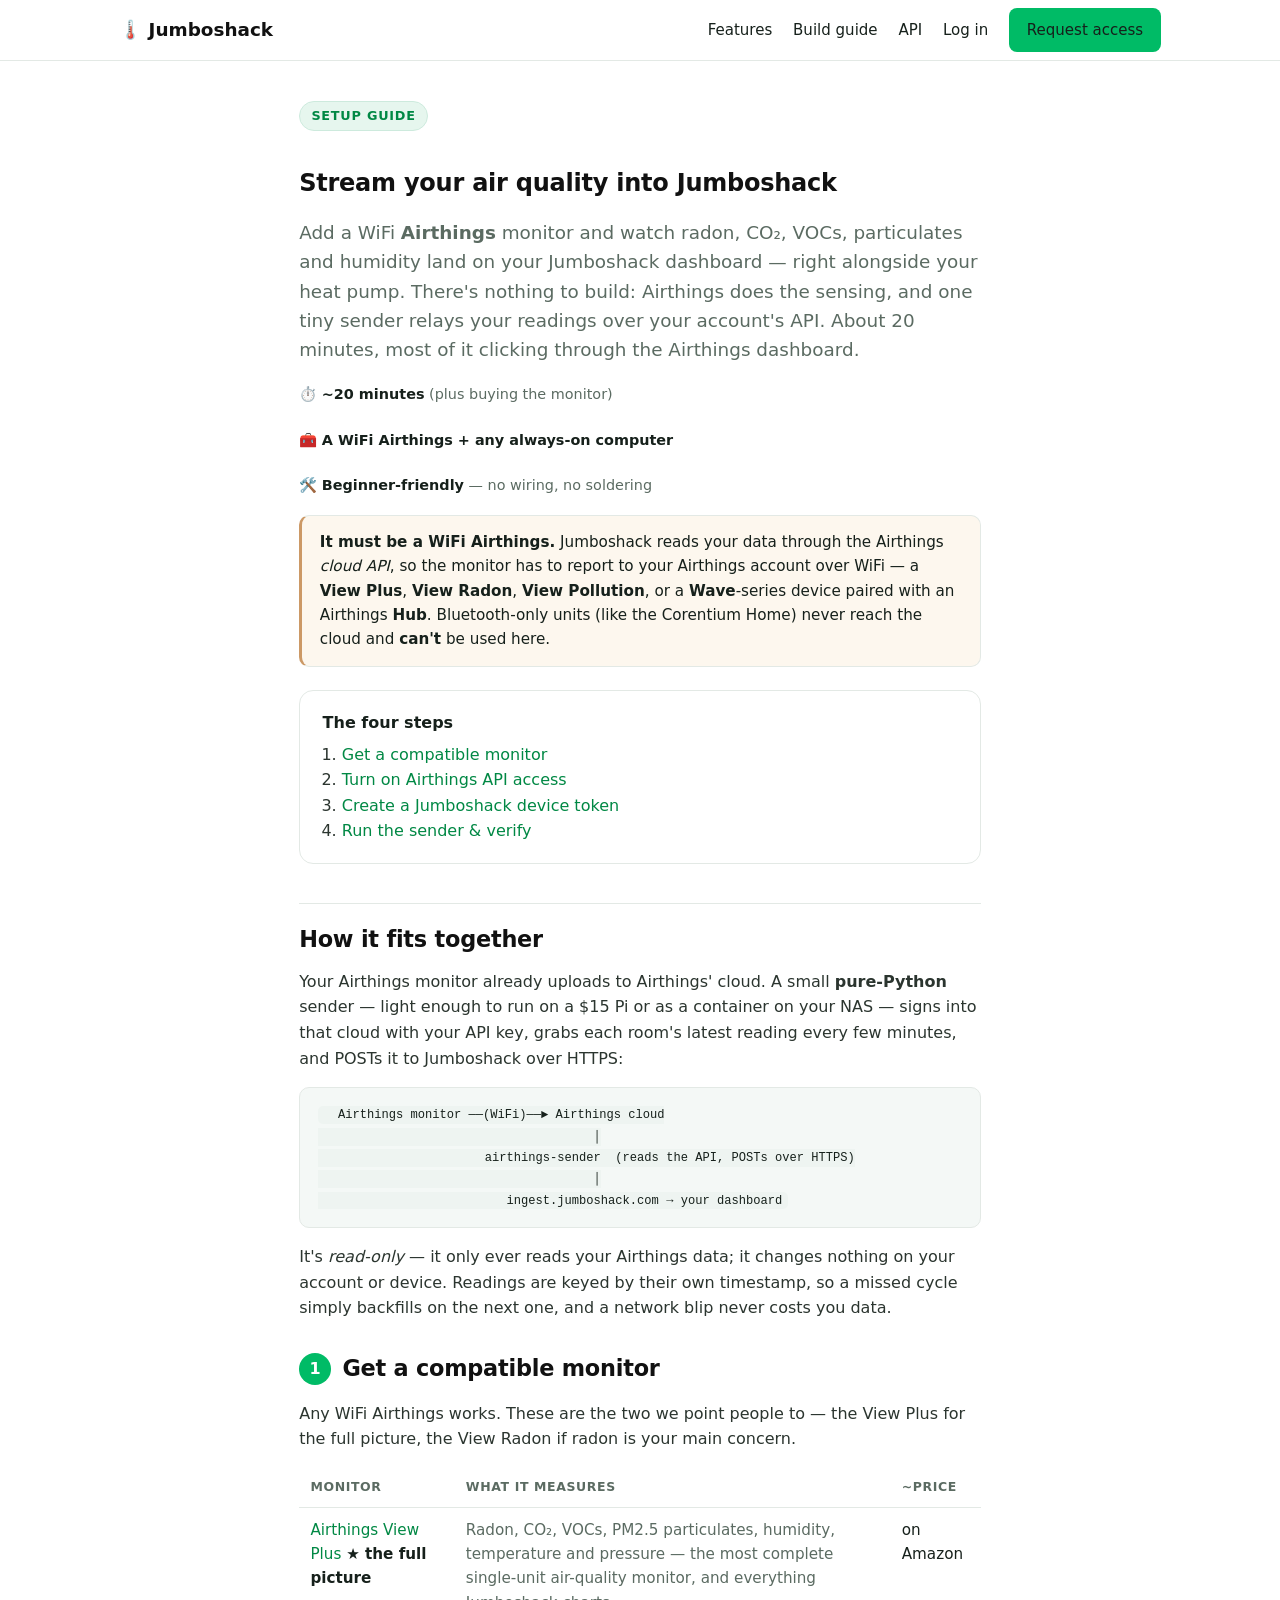
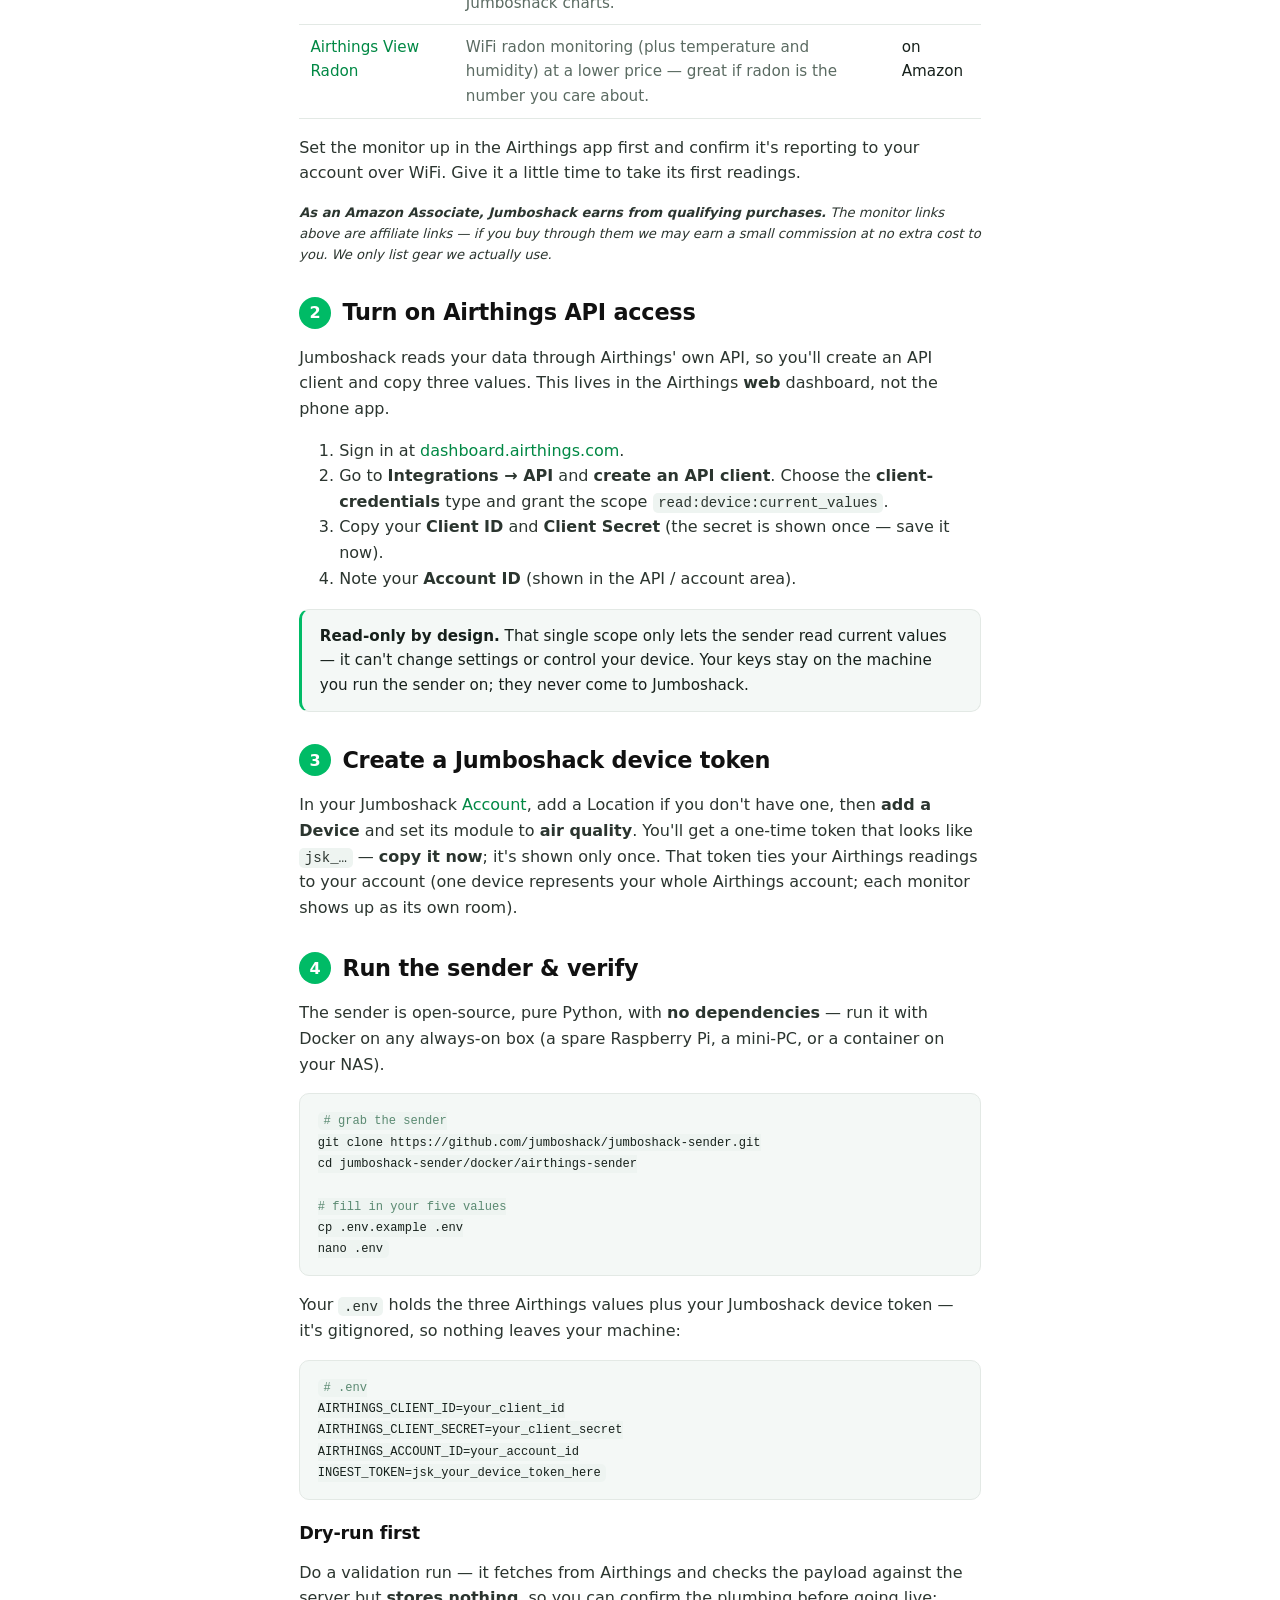
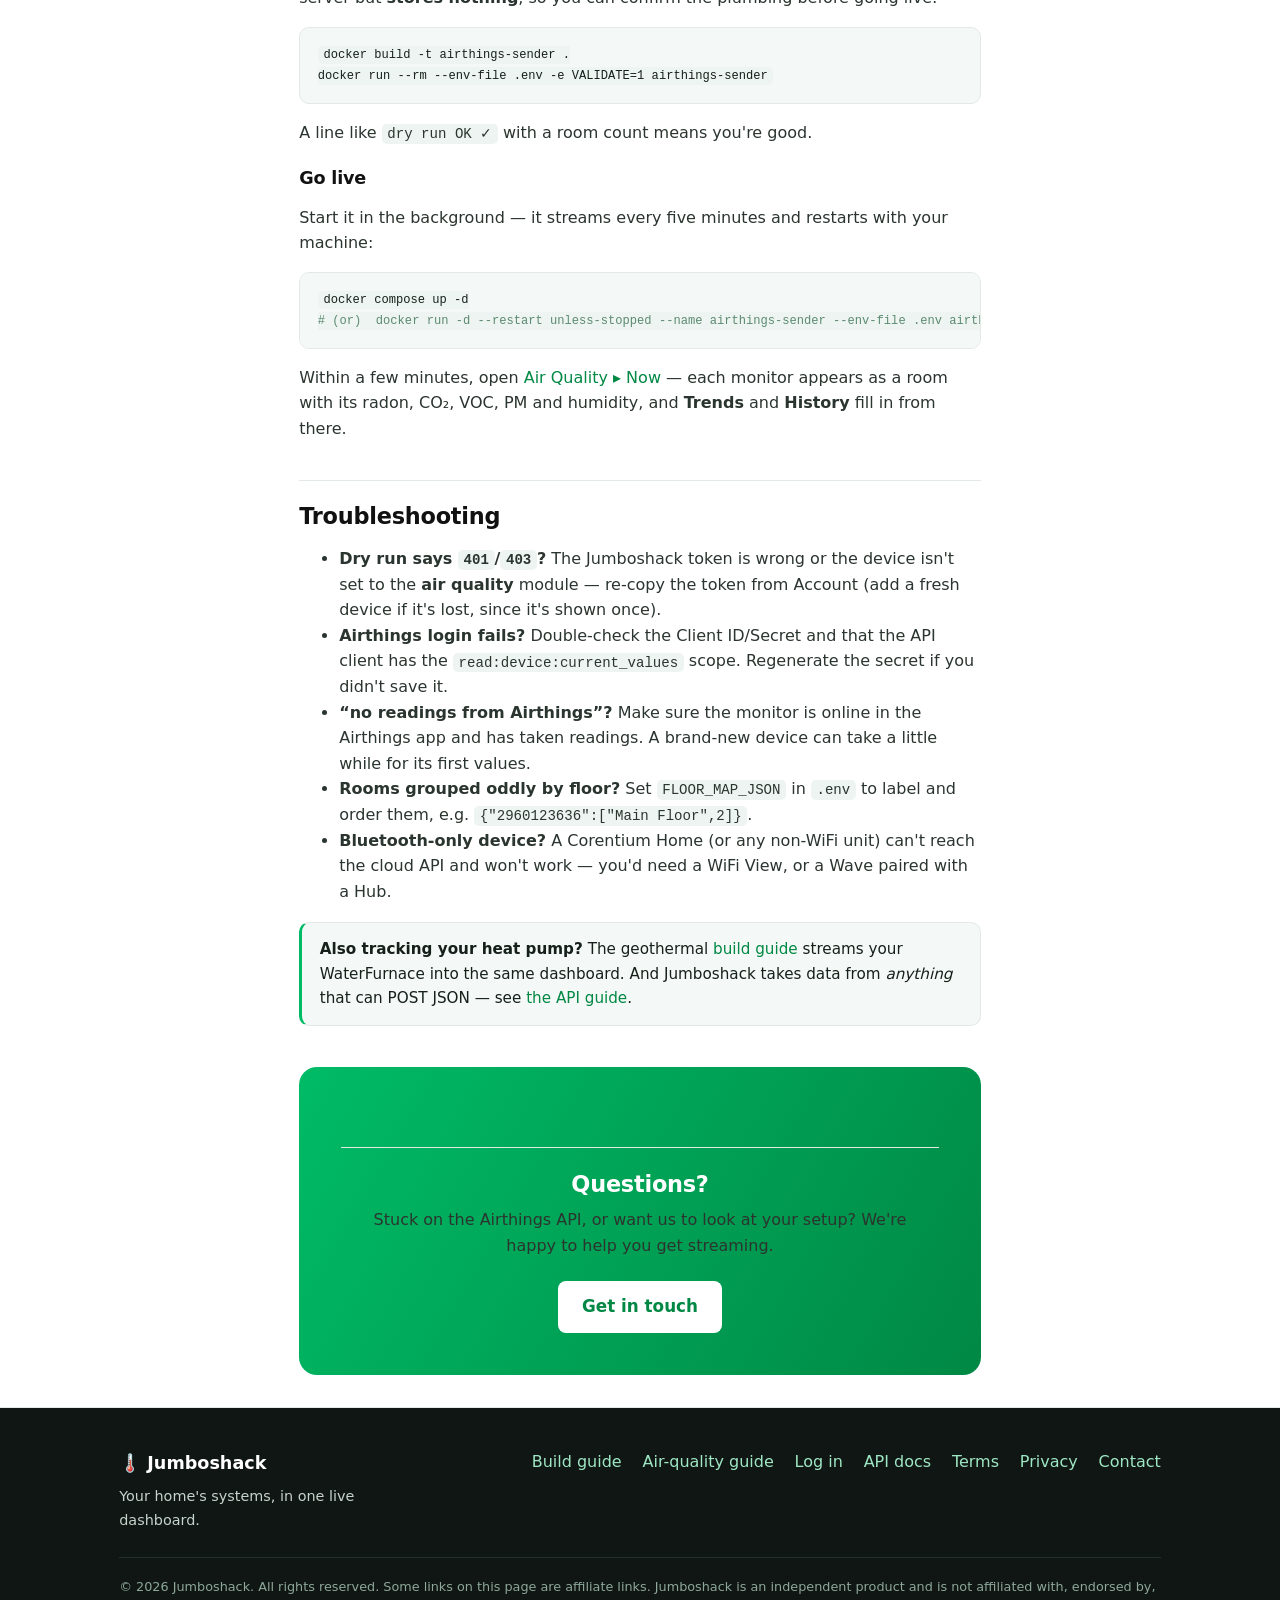
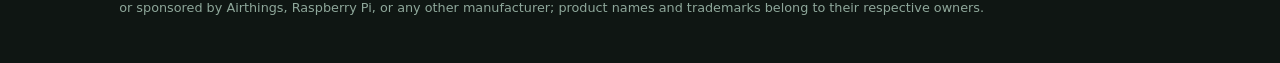
==== air-build.html @ e4fc734a "Add air-quality setup guide (Airthings) + link from build guide New air-build.html mirrors the geoth" ====
<!doctype html>
<html lang="en">
<head>
<meta charset="utf-8">
<meta name="viewport" content="width=device-width,initial-scale=1">
<meta name="color-scheme" content="light">
<title>Stream your air quality into Jumboshack — Airthings setup guide</title>
<meta name="description" content="Add a WiFi Airthings monitor and stream radon, CO₂, VOCs, PM and humidity into your Jumboshack dashboard. No hardware to build — API access plus one small container, in about 20 minutes.">
<meta property="og:title" content="Stream your air quality into Jumboshack">
<meta property="og:description" content="Add a WiFi Airthings monitor and stream radon, CO₂, VOCs, PM and humidity into Jumboshack. API access + one container, ~20 minutes.">
<meta property="og:type" content="article">
<link rel="icon" href="data:image/svg+xml,<svg xmlns='http://www.w3.org/2000/svg' viewBox='0 0 100 100'><text y='.9em' font-size='90'>🌡️</text></svg>">
<link rel="stylesheet" href="style.css">
<style>
/* build-guide-specific styles (shared with build.html) */
.guide{max-width:var(--readw);margin:0 auto;padding:2.5rem 1.2rem 1rem}
.guide h2{font-size:1.4rem;margin:2.4rem 0 .6rem;padding-top:1.4rem;border-top:1px solid var(--border)}
.guide h3{font-size:1.1rem;margin:1.4rem 0 .4rem}
.guide p,.guide li{color:#2b352f}
.guide .lead{font-size:1.15rem;color:var(--muted)}
.meta{display:flex;gap:1.4rem;flex-wrap:wrap;color:var(--muted);font-size:.9rem;margin:.6rem 0 0}
.meta b{color:var(--ink)}
.callout{background:var(--soft);border:1px solid var(--border);border-left:3px solid var(--green);border-radius:10px;padding:.9rem 1.1rem;margin:1.1rem 0;font-size:.95rem}
.callout.warn{border-left-color:#c96;background:#fdf7ee}
.parts{width:100%;border-collapse:collapse;margin:1rem 0;font-size:.95rem}
.parts th,.parts td{text-align:left;padding:.6rem .7rem;border-bottom:1px solid var(--border);vertical-align:top}
.parts th{font-size:.78rem;text-transform:uppercase;letter-spacing:.05em;color:var(--muted)}
.parts td.why{color:var(--muted)}
pre{background:var(--soft);color:var(--ink);border:1px solid var(--border);border-radius:10px;padding:1rem 1.1rem;overflow-x:auto;font-family:var(--mono);font-size:.86rem;line-height:1.55}
pre .c{color:#5b8a72}
.guide code{font-family:var(--mono);background:#eef4f1;padding:.12rem .35rem;border-radius:5px;font-size:.88em}
pre code{background:none;padding:0;color:inherit;font-size:1em}
.step-h{display:flex;align-items:center;gap:.7rem;margin:2rem 0 .3rem}
.step-n{flex:0 0 auto;width:2rem;height:2rem;border-radius:50%;background:var(--green);color:#fff;font-weight:700;display:inline-flex;align-items:center;justify-content:center}
.step-h h2{margin:0;padding:0;border:0}
.tocard{background:#fff;border:1px solid var(--border);border-radius:14px;padding:1.2rem 1.4rem;margin:1.4rem 0}
.tocard ol{margin:.4rem 0 0;padding-left:1.2rem}
.disclose{font-size:.82rem;color:var(--muted);font-style:italic;margin:.3rem 0 0}
.buildmine{background:linear-gradient(180deg,#eefaf3,#e2f5e9);border:1px solid var(--green);border-left:4px solid var(--green);border-radius:14px;padding:1.1rem 1.3rem;margin:1.5rem 0}
.buildmine h3{margin:.1rem 0 .5rem;font-size:1.15rem;border:0;padding:0}
.buildmine ul{margin:.5rem 0;padding-left:1.2rem}
.buildmine .btn{margin-top:.6rem}
</style>
</head>
<body>

<header class="nav">
  <div class="wrap">
    <a class="brand" href="index.html">🌡️ Jumboshack</a>
    <nav>
      <a href="index.html#features" class="hide-sm">Features</a>
      <a href="build.html" class="hide-sm">Build guide</a>
      <a href="https://app.jumboshack.com/ingest-docs" class="hide-sm">API</a>
      <a href="https://app.jumboshack.com/login">Log in</a>
      <a class="btn" href="mailto:hello@jumboshack.com?subject=Jumboshack%20access%20request">Request access</a>
    </nav>
  </div>
</header>

<article class="guide">

  <span class="eyebrow">Setup guide</span>
  <h1>Stream your air quality into Jumboshack</h1>
  <p class="lead">Add a WiFi <b>Airthings</b> monitor and watch radon, CO₂, VOCs, particulates and humidity
  land on your Jumboshack dashboard — right alongside your heat pump. There's nothing to build: Airthings
  does the sensing, and one tiny sender relays your readings over your account's API. About 20 minutes,
  most of it clicking through the Airthings dashboard.</p>
  <div class="meta">
    <span>⏱️ <b>~20 minutes</b> (plus buying the monitor)</span>
    <span>🧰 <b>A WiFi Airthings + any always-on computer</b></span>
    <span>🛠️ <b>Beginner-friendly</b> — no wiring, no soldering</span>
  </div>

  <div class="callout warn">
    <b>It must be a WiFi Airthings.</b> Jumboshack reads your data through the Airthings <em>cloud API</em>,
    so the monitor has to report to your Airthings account over WiFi — a <b>View Plus</b>, <b>View Radon</b>,
    <b>View Pollution</b>, or a <b>Wave</b>-series device paired with an Airthings <b>Hub</b>. Bluetooth-only
    units (like the Corentium Home) never reach the cloud and <b>can't</b> be used here.
  </div>

  <div class="tocard">
    <b>The four steps</b>
    <ol>
      <li><a href="#buy">Get a compatible monitor</a></li>
      <li><a href="#api">Turn on Airthings API access</a></li>
      <li><a href="#device">Create a Jumboshack device token</a></li>
      <li><a href="#run">Run the sender &amp; verify</a></li>
    </ol>
  </div>

  <h2>How it fits together</h2>
  <p>Your Airthings monitor already uploads to Airthings' cloud. A small <b>pure-Python</b> sender — light
  enough to run on a $15 Pi or as a container on your NAS — signs into that cloud with your API key, grabs
  each room's latest reading every few minutes, and POSTs it to Jumboshack over HTTPS:</p>
  <pre><code>  Airthings monitor ──(WiFi)──► Airthings cloud
                                      │
                       airthings-sender  (reads the API, POSTs over HTTPS)
                                      │
                          ingest.jumboshack.com → your dashboard</code></pre>
  <p>It's <em>read-only</em> — it only ever reads your Airthings data; it changes nothing on your account or
  device. Readings are keyed by their own timestamp, so a missed cycle simply backfills on the next one, and
  a network blip never costs you data.</p>

  <!-- ─────────────────────────────  STEP 1  ───────────────────────────── -->
  <div class="step-h" id="buy"><span class="step-n">1</span><h2>Get a compatible monitor</h2></div>
  <p>Any WiFi Airthings works. These are the two we point people to — the View Plus for the full picture, the
  View Radon if radon is your main concern.</p>
  <table class="parts">
    <thead><tr><th>Monitor</th><th>What it measures</th><th>~Price</th></tr></thead>
    <tbody>
      <tr>
        <td><a href="https://www.amazon.com/dp/B097YW5Q72?tag=castaway0b-20">Airthings View Plus</a> <b>★ the full picture</b></td>
        <td class="why">Radon, CO₂, VOCs, PM2.5 particulates, humidity, temperature and pressure — the most complete single-unit air-quality monitor, and everything Jumboshack charts.</td>
        <td>on Amazon</td>
      </tr>
      <tr>
        <td><a href="https://www.amazon.com/dp/B09SQ64K7Q?tag=castaway0b-20">Airthings View Radon</a></td>
        <td class="why">WiFi radon monitoring (plus temperature and humidity) at a lower price — great if radon is the number you care about.</td>
        <td>on Amazon</td>
      </tr>
    </tbody>
  </table>
  <p>Set the monitor up in the Airthings app first and confirm it's reporting to your account over WiFi.
  Give it a little time to take its first readings.</p>
  <p class="disclose"><b>As an Amazon Associate, Jumboshack earns from qualifying purchases.</b> The monitor
  links above are affiliate links — if you buy through them we may earn a small commission at no extra cost
  to you. We only list gear we actually use.</p>

  <!-- ─────────────────────────────  STEP 2  ───────────────────────────── -->
  <div class="step-h" id="api"><span class="step-n">2</span><h2>Turn on Airthings API access</h2></div>
  <p>Jumboshack reads your data through Airthings' own API, so you'll create an API client and copy three
  values. This lives in the Airthings <b>web</b> dashboard, not the phone app.</p>
  <ol>
    <li>Sign in at <a href="https://dashboard.airthings.com">dashboard.airthings.com</a>.</li>
    <li>Go to <b>Integrations → API</b> and <b>create an API client</b>. Choose the
      <b>client-credentials</b> type and grant the scope <code>read:device:current_values</code>.</li>
    <li>Copy your <b>Client ID</b> and <b>Client Secret</b> (the secret is shown once — save it now).</li>
    <li>Note your <b>Account ID</b> (shown in the API / account area).</li>
  </ol>
  <div class="callout"><b>Read-only by design.</b> That single scope only lets the sender read current
  values — it can't change settings or control your device. Your keys stay on the machine you run the sender
  on; they never come to Jumboshack.</div>

  <!-- ─────────────────────────────  STEP 3  ───────────────────────────── -->
  <div class="step-h" id="device"><span class="step-n">3</span><h2>Create a Jumboshack device token</h2></div>
  <p>In your Jumboshack <a href="https://app.jumboshack.com/account">Account</a>, add a Location if you don't
  have one, then <b>add a Device</b> and set its module to <b>air quality</b>. You'll get a one-time token
  that looks like <code>jsk_…</code> — <b>copy it now</b>; it's shown only once. That token ties your
  Airthings readings to your account (one device represents your whole Airthings account; each monitor shows
  up as its own room).</p>

  <!-- ─────────────────────────────  STEP 4  ───────────────────────────── -->
  <div class="step-h" id="run"><span class="step-n">4</span><h2>Run the sender &amp; verify</h2></div>
  <p>The sender is open-source, pure Python, with <b>no dependencies</b> — run it with Docker on any
  always-on box (a spare Raspberry Pi, a mini-PC, or a container on your NAS).</p>
  <pre><code><span class="c"># grab the sender</span>
git clone https://github.com/jumboshack/jumboshack-sender.git
cd jumboshack-sender/docker/airthings-sender

<span class="c"># fill in your five values</span>
cp .env.example .env
nano .env</code></pre>
  <p>Your <code>.env</code> holds the three Airthings values plus your Jumboshack device token — it's
  gitignored, so nothing leaves your machine:</p>
  <pre><code><span class="c"># .env</span>
AIRTHINGS_CLIENT_ID=your_client_id
AIRTHINGS_CLIENT_SECRET=your_client_secret
AIRTHINGS_ACCOUNT_ID=your_account_id
INGEST_TOKEN=jsk_your_device_token_here</code></pre>

  <h3>Dry-run first</h3>
  <p>Do a validation run — it fetches from Airthings and checks the payload against the server but
  <b>stores nothing</b>, so you can confirm the plumbing before going live:</p>
  <pre><code>docker build -t airthings-sender .
docker run --rm --env-file .env -e VALIDATE=1 airthings-sender</code></pre>
  <p>A line like <code>dry run OK ✓</code> with a room count means you're good.</p>

  <h3>Go live</h3>
  <p>Start it in the background — it streams every five minutes and restarts with your machine:</p>
  <pre><code>docker compose up -d
<span class="c"># (or)  docker run -d --restart unless-stopped --name airthings-sender --env-file .env airthings-sender</span></code></pre>
  <p>Within a few minutes, open <a href="https://app.jumboshack.com/air">Air Quality ▸ Now</a> — each
  monitor appears as a room with its radon, CO₂, VOC, PM and humidity, and <b>Trends</b> and <b>History</b>
  fill in from there.</p>

  <h2>Troubleshooting</h2>
  <ul>
    <li><b>Dry run says <code>401</code>/<code>403</code>?</b> The Jumboshack token is wrong or the device
      isn't set to the <b>air quality</b> module — re-copy the token from Account (add a fresh device if it's
      lost, since it's shown once).</li>
    <li><b>Airthings login fails?</b> Double-check the Client ID/Secret and that the API client has the
      <code>read:device:current_values</code> scope. Regenerate the secret if you didn't save it.</li>
    <li><b>“no readings from Airthings”?</b> Make sure the monitor is online in the Airthings app and has
      taken readings. A brand-new device can take a little while for its first values.</li>
    <li><b>Rooms grouped oddly by floor?</b> Set <code>FLOOR_MAP_JSON</code> in <code>.env</code> to label and
      order them, e.g. <code>{"2960123636":["Main Floor",2]}</code>.</li>
    <li><b>Bluetooth-only device?</b> A Corentium Home (or any non-WiFi unit) can't reach the cloud API and
      won't work — you'd need a WiFi View, or a Wave paired with a Hub.</li>
  </ul>

  <div class="callout">
    <b>Also tracking your heat pump?</b> The geothermal <a href="build.html">build guide</a> streams your
    WaterFurnace into the same dashboard. And Jumboshack takes data from <em>anything</em> that can POST JSON
    — see <a href="https://app.jumboshack.com/ingest-docs">the API guide</a>.
  </div>

  <div class="band" style="margin:2.6rem 0 1rem">
    <h2>Questions?</h2>
    <p>Stuck on the Airthings API, or want us to look at your setup? We're happy to help you get streaming.</p>
    <a class="btn lg" href="mailto:hello@jumboshack.com?subject=Jumboshack%20air-quality%20setup">Get in touch</a>
  </div>

</article>

<footer>
  <div class="wrap">
    <div class="cols">
      <div>
        <div class="brand" style="font-size:1.1rem">🌡️ Jumboshack</div>
        <p style="max-width:34ch;font-size:.9rem;margin:.5rem 0 0">Your home's systems, in one live dashboard.</p>
      </div>
      <nav>
        <a href="build.html">Build guide</a>
        <a href="air-build.html">Air-quality guide</a>
        <a href="https://app.jumboshack.com/login">Log in</a>
        <a href="https://app.jumboshack.com/ingest-docs">API docs</a>
        <a href="terms.html">Terms</a>
        <a href="privacy.html">Privacy</a>
        <a href="mailto:hello@jumboshack.com">Contact</a>
      </nav>
    </div>
    <p class="fine">
      © 2026 Jumboshack. All rights reserved. Some links on this page are affiliate links. Jumboshack is an
      independent product and is not affiliated with, endorsed by, or sponsored by Airthings, Raspberry Pi,
      or any other manufacturer; product names and trademarks belong to their respective owners.
    </p>
  </div>
</footer>

</body>
</html>
---- style.css ----
/* Jumboshack marketing site — shared styles */
:root{
  --green:#0b6; --green-dark:#0a5; --green-ink:#084;
  --ink:#16201b; --muted:#5b6b62; --bg:#fff; --soft:#f4f8f6;
  --border:#e3e9e5; --maxw:1080px; --readw:720px;
  --font:system-ui,-apple-system,"Segoe UI",Roboto,Helvetica,Arial,sans-serif;
  --mono:ui-monospace,SFMono-Regular,Menlo,Consolas,monospace;
}
*{box-sizing:border-box}
html{scroll-behavior:smooth}
body{margin:0;font-family:var(--font);color:var(--ink);background:var(--bg);line-height:1.6;-webkit-font-smoothing:antialiased}
a{color:var(--green-ink);text-decoration:none}
a:hover{text-decoration:underline}
h1,h2,h3{line-height:1.2;color:#111;letter-spacing:-.01em}
.wrap{max-width:var(--maxw);margin:0 auto;padding:0 1.2rem}

/* nav */
.nav{position:sticky;top:0;z-index:20;background:rgba(255,255,255,.9);backdrop-filter:blur(8px);border-bottom:1px solid var(--border)}
.nav .wrap{display:flex;align-items:center;gap:1rem;height:60px}
.brand{font-weight:800;font-size:1.15rem;color:#111;display:flex;align-items:center;gap:.4rem}
.brand:hover{text-decoration:none}
.nav nav{margin-left:auto;display:flex;gap:1.3rem;align-items:center}
.nav nav a{color:var(--ink);font-weight:500;font-size:.94rem}
.btn{display:inline-block;background:var(--green);color:#fff;padding:.6rem 1.1rem;border-radius:8px;font-weight:600;border:0;cursor:pointer;transition:background .15s}
.btn:hover{background:var(--green-dark);text-decoration:none}
.btn.ghost{background:transparent;color:var(--green-ink);border:1px solid var(--border)}
.btn.ghost:hover{background:var(--soft)}
.btn.lg{padding:.8rem 1.5rem;font-size:1.05rem}
@media(max-width:640px){.nav nav a.hide-sm{display:none}}

/* hero */
.hero{background:radial-gradient(1200px 500px at 50% -10%,rgba(0,187,102,.10),transparent),var(--soft);border-bottom:1px solid var(--border)}
.hero .wrap{padding:4.5rem 1.2rem 4rem;text-align:center}
.eyebrow{display:inline-block;font-size:.8rem;font-weight:700;letter-spacing:.06em;text-transform:uppercase;color:var(--green-ink);background:#e6f6ee;border:1px solid #cdeadd;padding:.25rem .7rem;border-radius:999px;margin-bottom:1.1rem}
.hero h1{font-size:clamp(2rem,5vw,3.3rem);margin:.2rem 0 .8rem;max-width:16ch;margin-left:auto;margin-right:auto}
.hero p.sub{font-size:clamp(1.05rem,2.2vw,1.3rem);color:var(--muted);max-width:60ch;margin:0 auto 1.8rem}
.cta-row{display:flex;gap:.7rem;justify-content:center;flex-wrap:wrap}
.hero .note{margin-top:1.1rem;font-size:.85rem;color:var(--muted)}

/* sections */
section{padding:3.8rem 0}
.section-head{text-align:center;max-width:60ch;margin:0 auto 2.2rem}
.section-head h2{font-size:clamp(1.5rem,3.5vw,2.1rem);margin:0 0 .5rem}
.section-head p{color:var(--muted);margin:0;font-size:1.05rem}
.soft-bg{background:var(--soft);border-top:1px solid var(--border);border-bottom:1px solid var(--border)}

/* feature grid */
.grid{display:grid;grid-template-columns:repeat(auto-fit,minmax(250px,1fr));gap:1.1rem}
.card{background:var(--bg);border:1px solid var(--border);border-radius:14px;padding:1.4rem}
.card .ic{font-size:1.6rem;line-height:1}
.card h3{margin:.7rem 0 .35rem;font-size:1.15rem}
.card p{margin:0;color:var(--muted);font-size:.96rem}

/* steps */
.steps{display:grid;grid-template-columns:repeat(auto-fit,minmax(220px,1fr));gap:1.1rem;counter-reset:s}
.step{position:relative;padding:1.3rem 1.3rem 1.3rem 1.3rem;border:1px solid var(--border);border-radius:14px;background:#fff}
.step::before{counter-increment:s;content:counter(s);display:inline-flex;align-items:center;justify-content:center;width:2rem;height:2rem;border-radius:50%;background:var(--green);color:#fff;font-weight:700;margin-bottom:.6rem}
.step h3{margin:0 0 .3rem;font-size:1.08rem}
.step p{margin:0;color:var(--muted);font-size:.95rem}
.step code{font-family:var(--mono);background:#eef4f1;padding:.1rem .35rem;border-radius:5px;font-size:.85em}

/* callout band */
.band{background:linear-gradient(120deg,var(--green),var(--green-ink));color:#fff;border-radius:18px;padding:2.6rem;text-align:center}
.band h2{color:#fff;margin:0 0 .5rem;font-size:1.8rem}
.band p{margin:0 auto 1.4rem;max-width:55ch;color:#eafff4}
.band .btn{background:#fff;color:var(--green-ink)}
.band .btn:hover{background:#eafff4}

/* footer */
footer{border-top:1px solid var(--border);background:#0f1613;color:#c7d3cc;padding:2.6rem 0 2rem}
footer a{color:#9fe7c4}
footer .cols{display:flex;justify-content:space-between;gap:2rem;flex-wrap:wrap}
footer .brand{color:#fff}
footer nav{display:flex;gap:1.3rem;flex-wrap:wrap}
footer .fine{margin-top:1.6rem;font-size:.8rem;color:#8ea79a;border-top:1px solid #23302a;padding-top:1.2rem}

/* legal pages */
.legal{max-width:var(--readw);margin:0 auto;padding:2.5rem 1.2rem 4rem}
.legal h1{font-size:2rem;margin-bottom:.2rem}
.legal .updated{color:var(--muted);font-size:.9rem;margin-bottom:2rem}
.legal h2{font-size:1.25rem;margin:2rem 0 .6rem}
.legal p,.legal li{color:#2b352f}
.legal a{color:var(--green-ink)}
.legal .disclaimer{background:var(--soft);border:1px solid var(--border);border-radius:10px;padding:1rem 1.1rem;font-size:.92rem;color:var(--muted)}
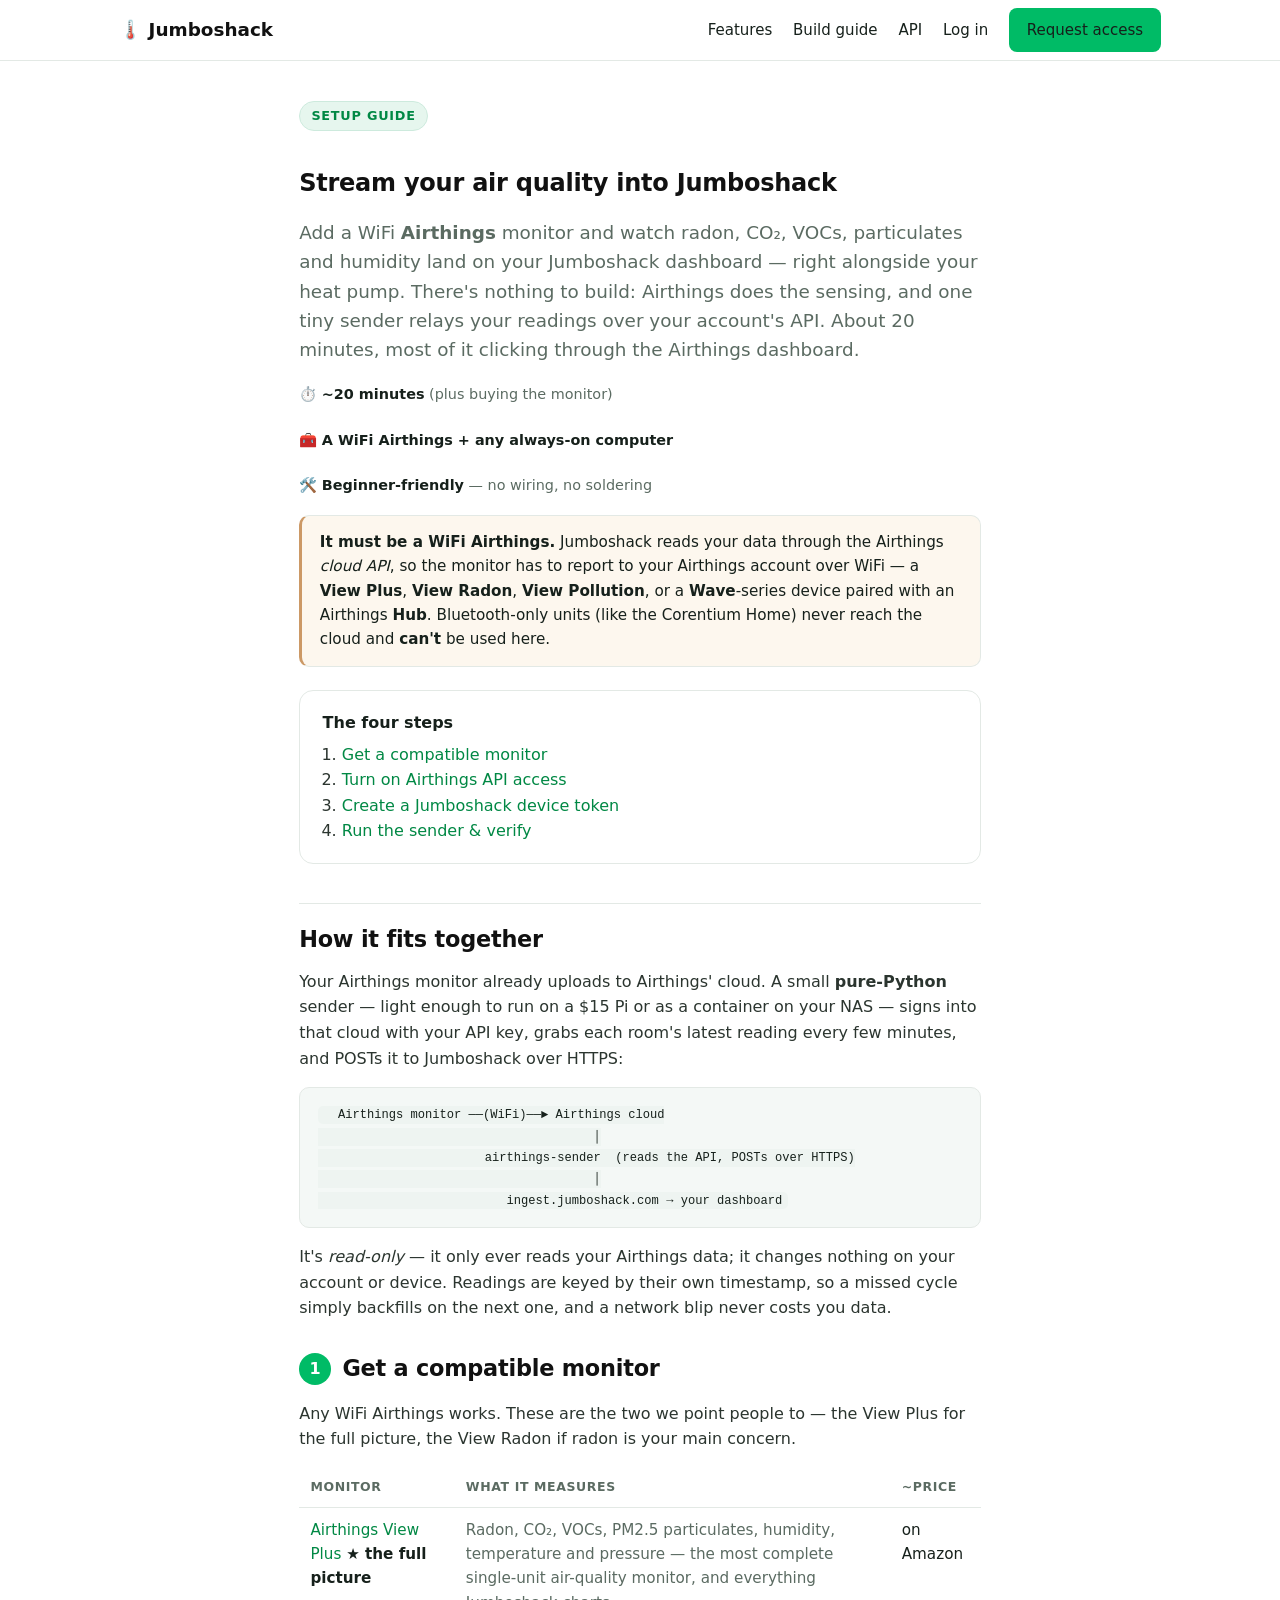
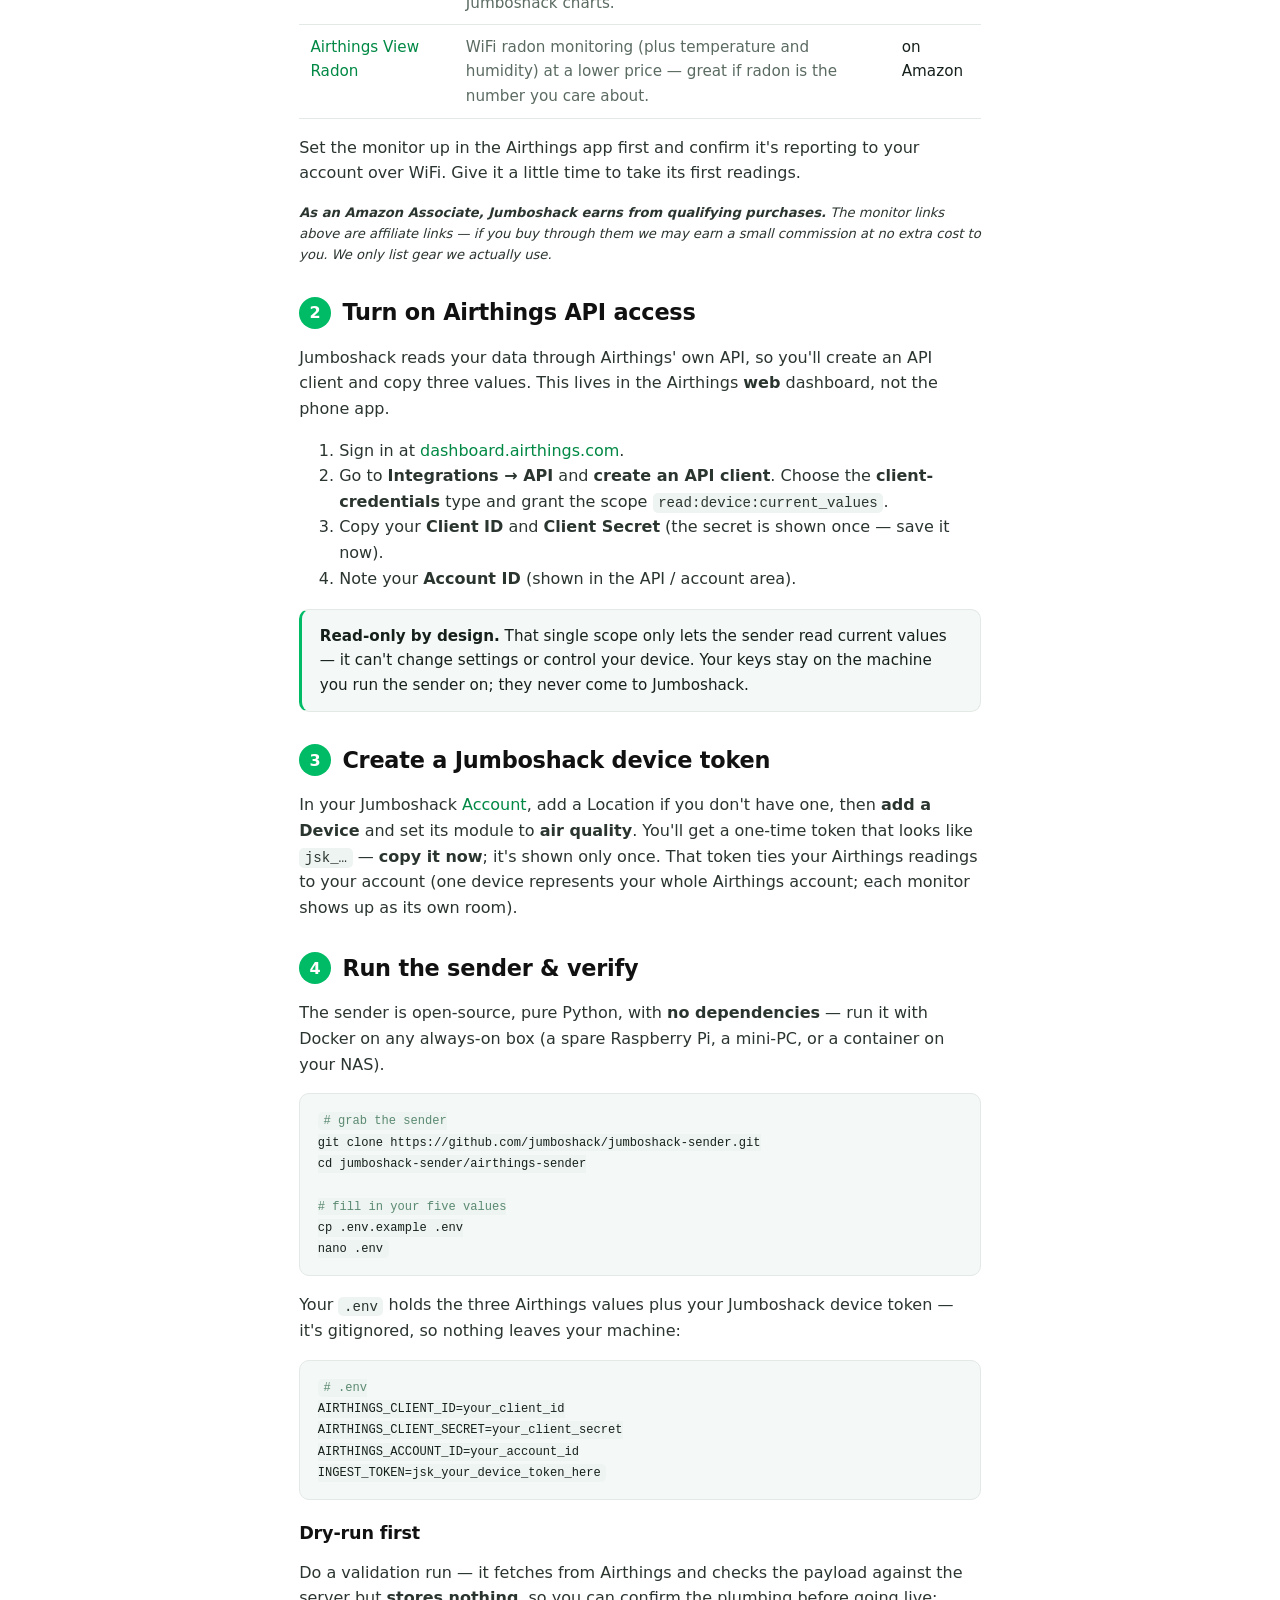
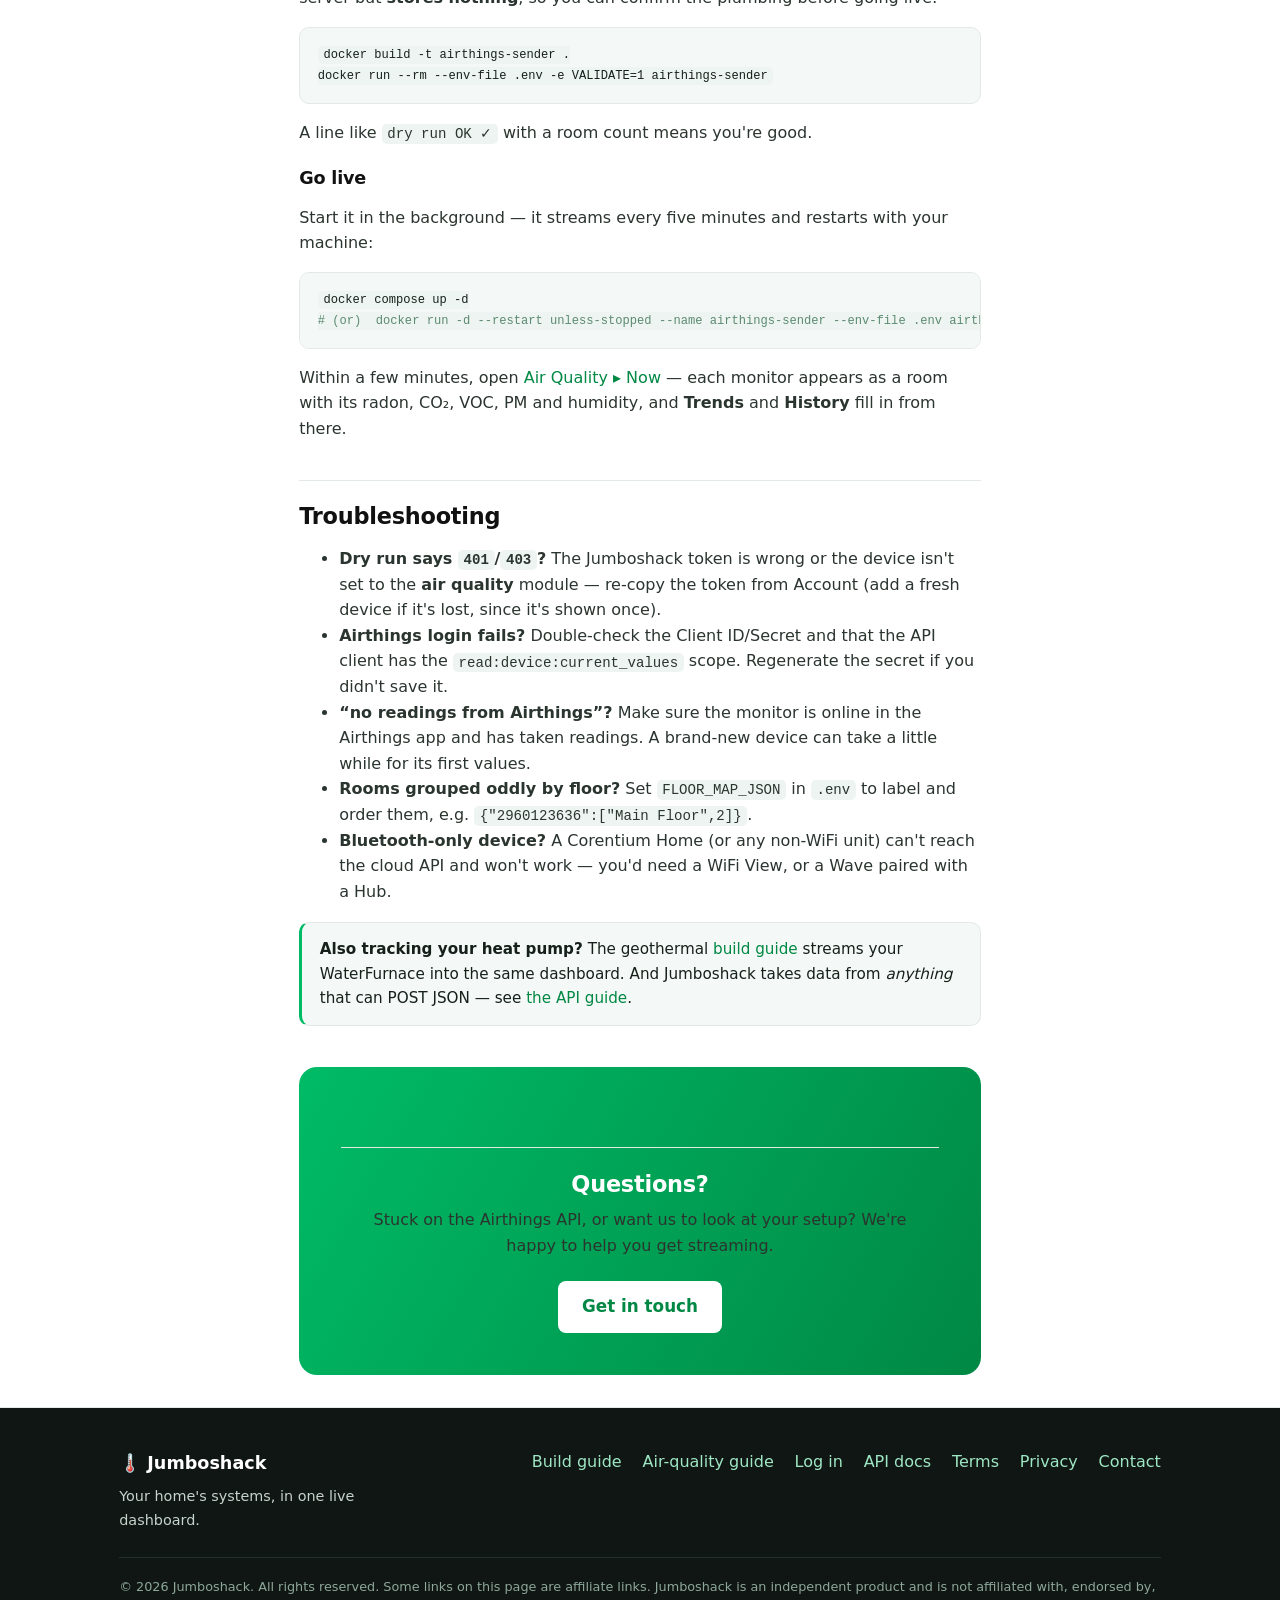
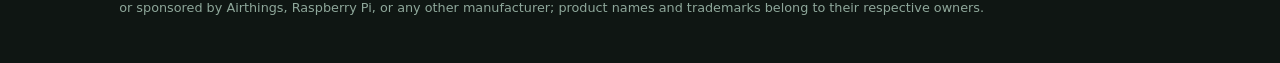
==== commit b7cd485c: "air-build: correct sender clone path (airthings-sender/ at repo root)" ====
--- a/air-build.html
+++ b/air-build.html
@@ -155,7 +155,7 @@
   always-on box (a spare Raspberry Pi, a mini-PC, or a container on your NAS).</p>
   <pre><code><span class="c"># grab the sender</span>
 git clone https://github.com/jumboshack/jumboshack-sender.git
-cd jumboshack-sender/docker/airthings-sender
+cd jumboshack-sender/airthings-sender
 
 <span class="c"># fill in your five values</span>
 cp .env.example .env
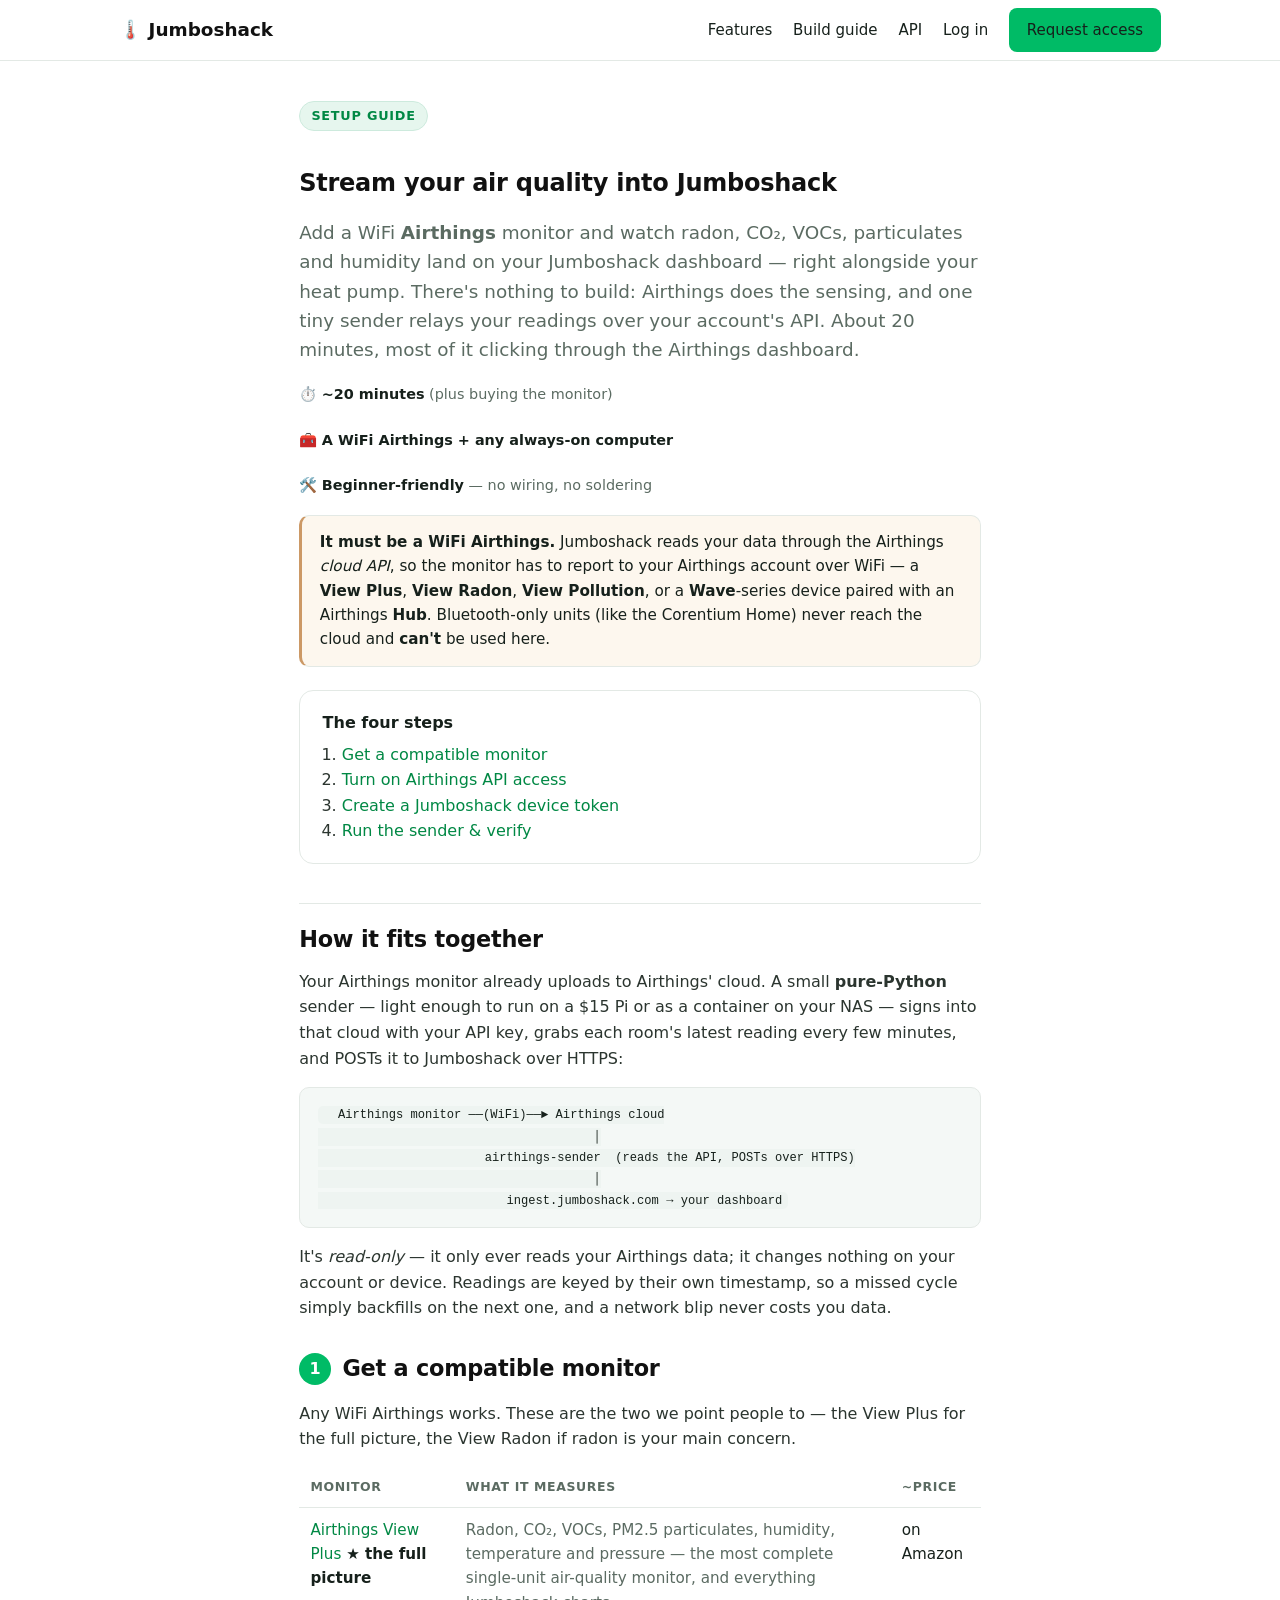
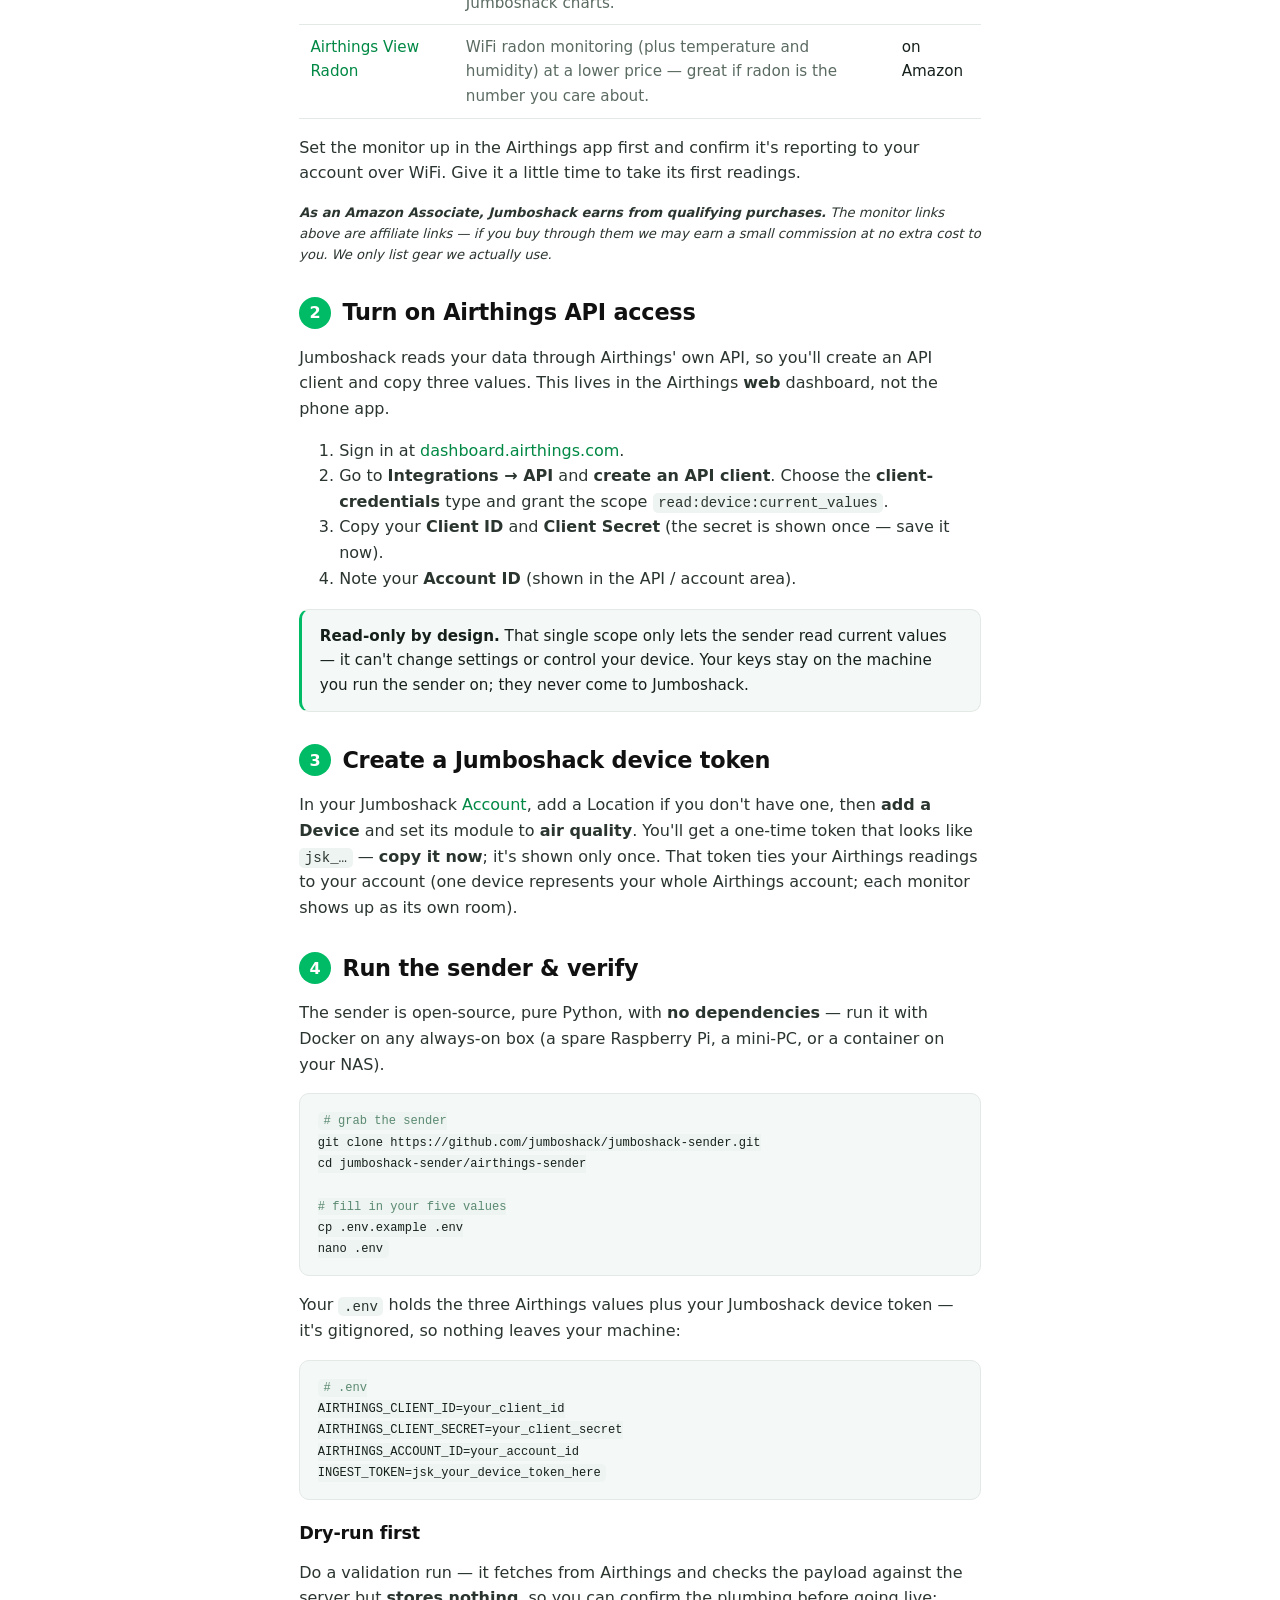
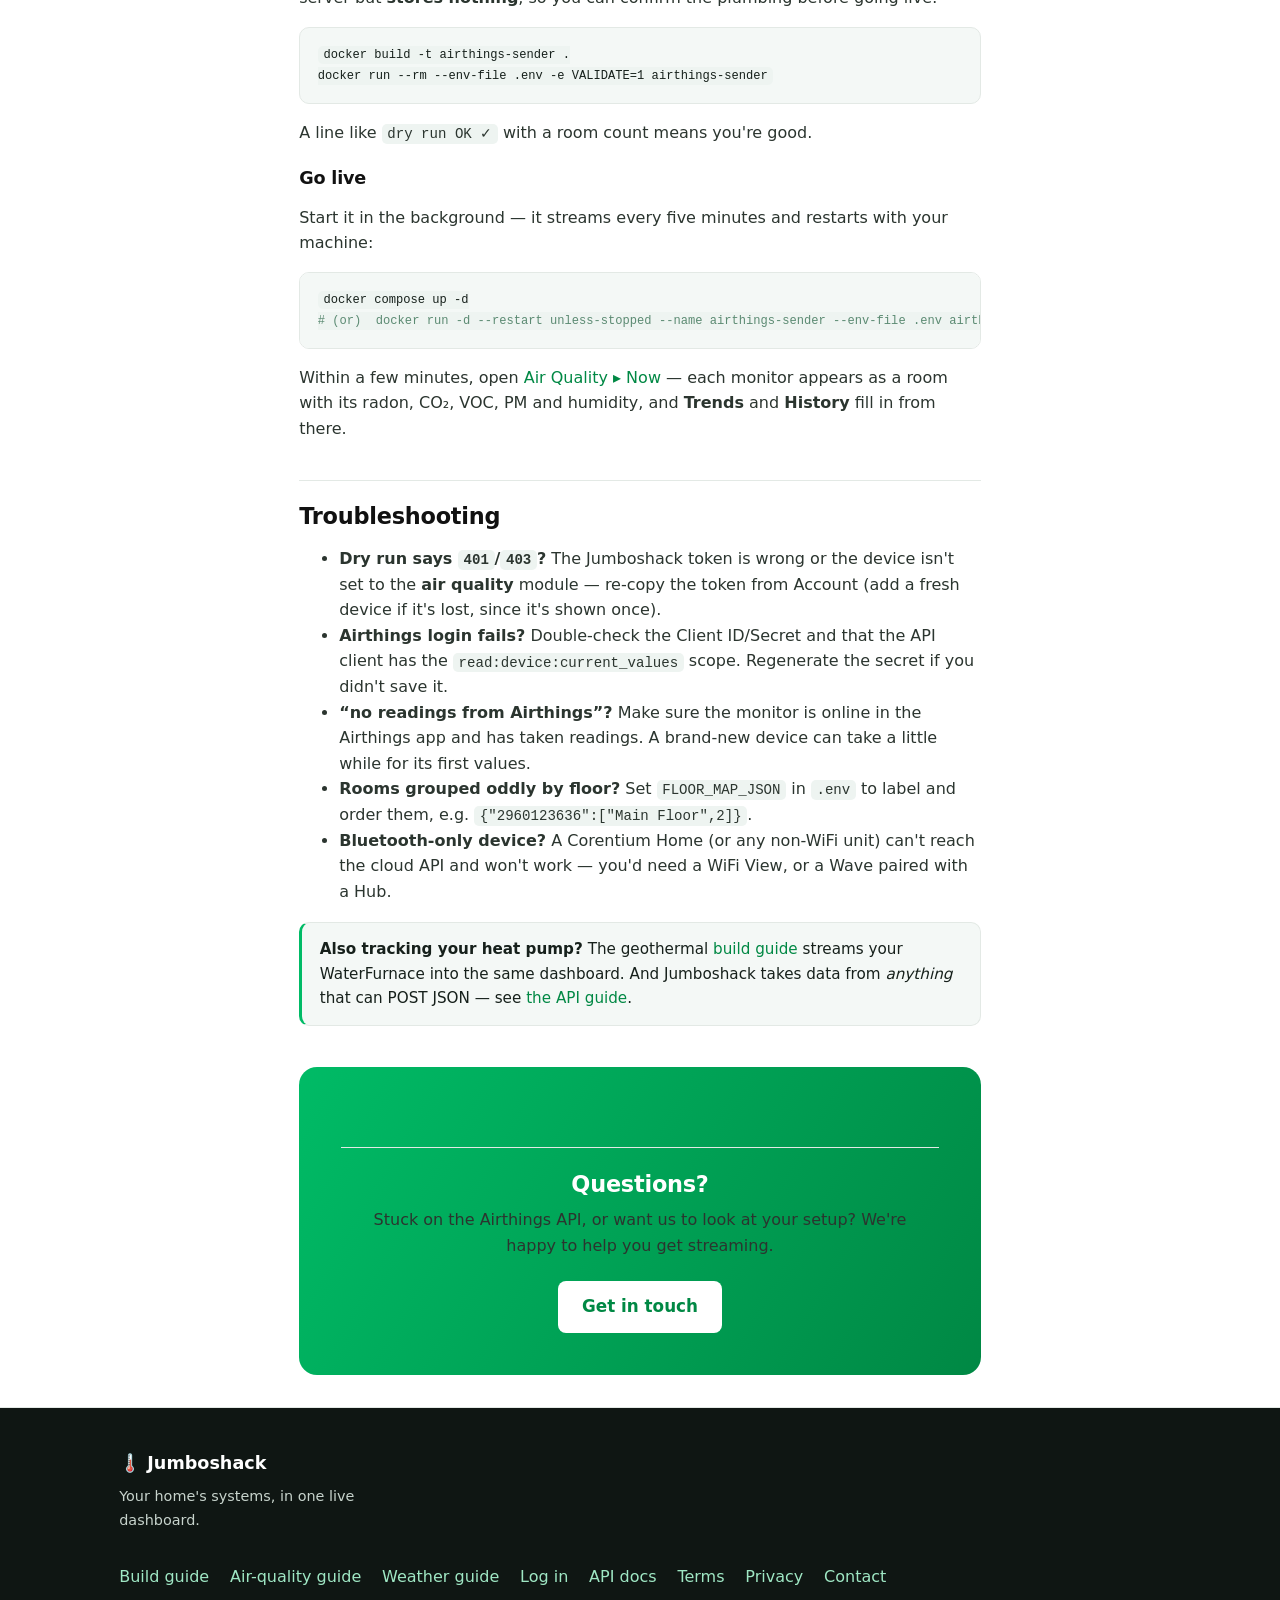
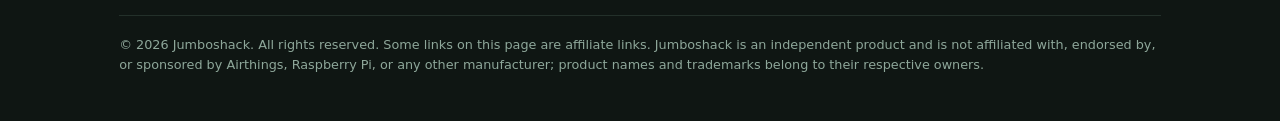
==== commit 1b5c05b6: "Add weather-station setup guide (via Custom endpoint) New weather-build.html: stream a WiFi weather " ====
--- a/air-build.html
+++ b/air-build.html
@@ -222,6 +222,7 @@
       <nav>
         <a href="build.html">Build guide</a>
         <a href="air-build.html">Air-quality guide</a>
+        <a href="weather-build.html">Weather guide</a>
         <a href="https://app.jumboshack.com/login">Log in</a>
         <a href="https://app.jumboshack.com/ingest-docs">API docs</a>
         <a href="terms.html">Terms</a>
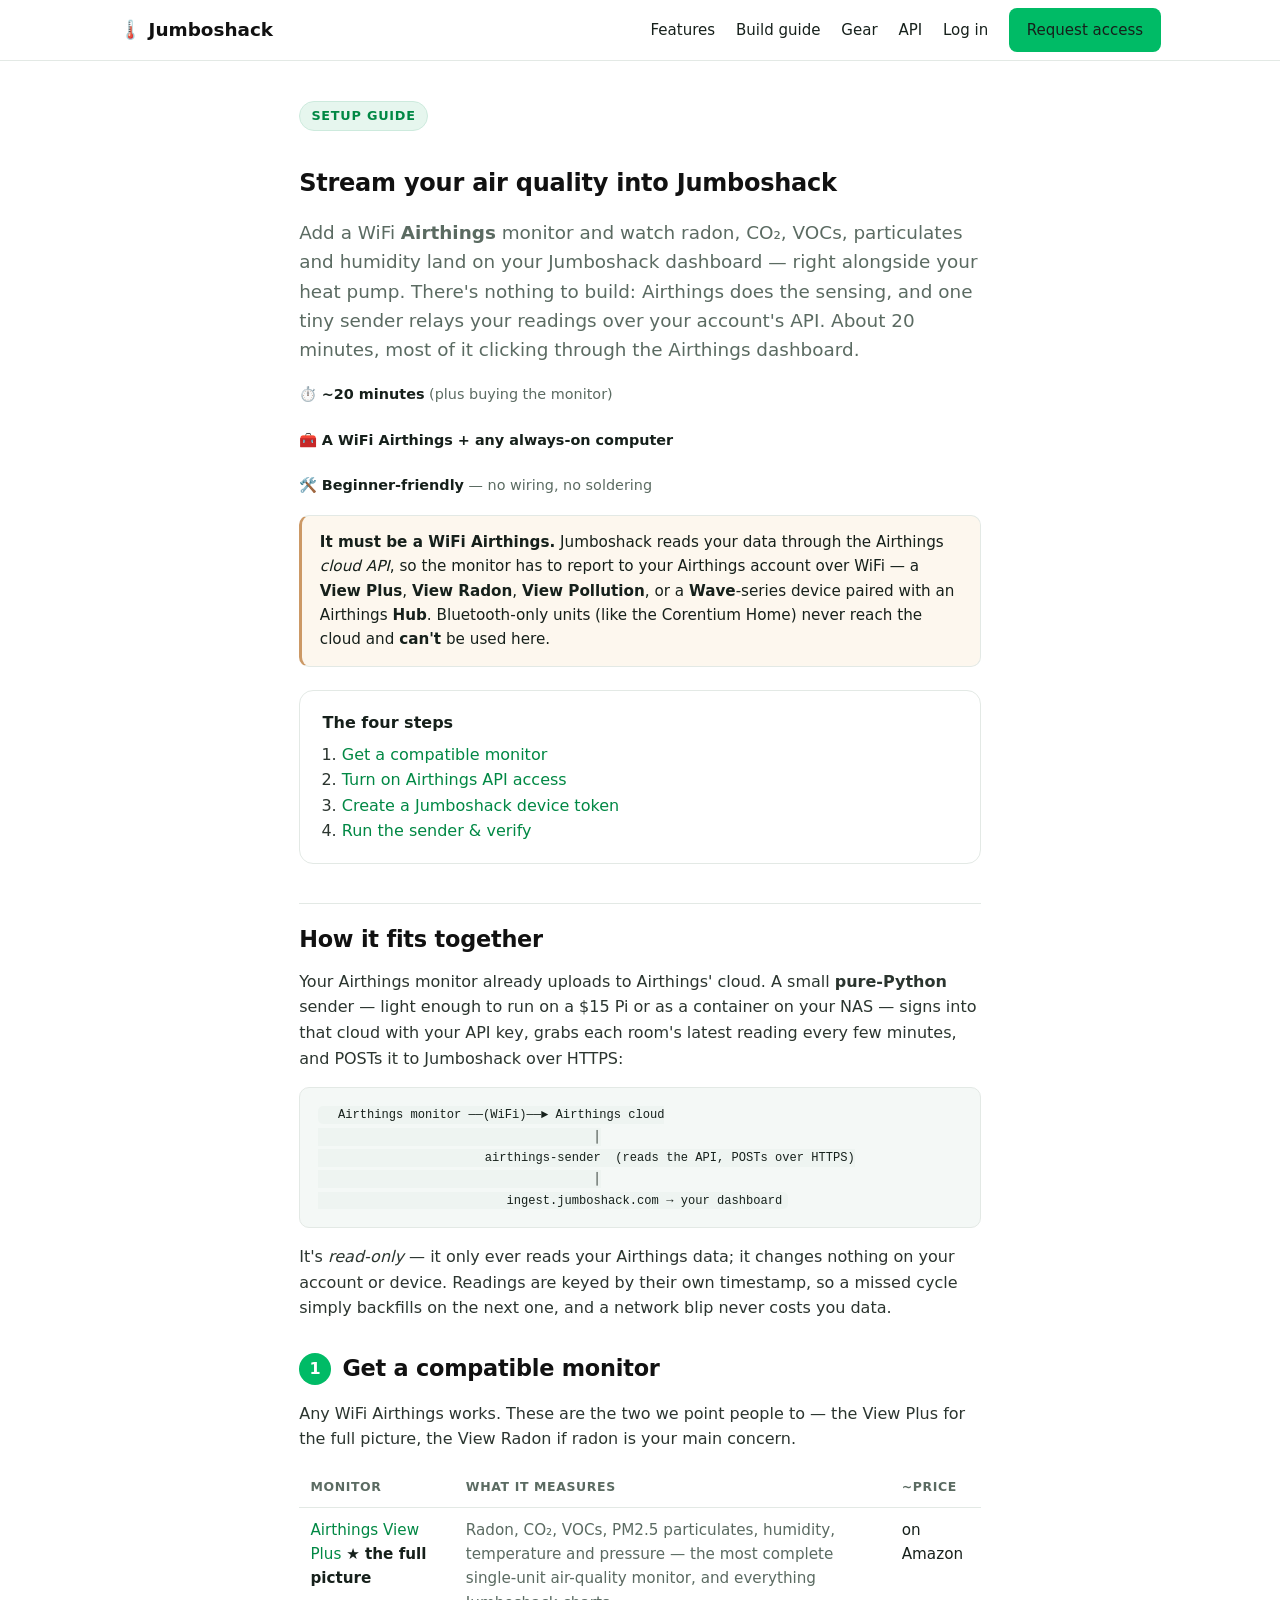
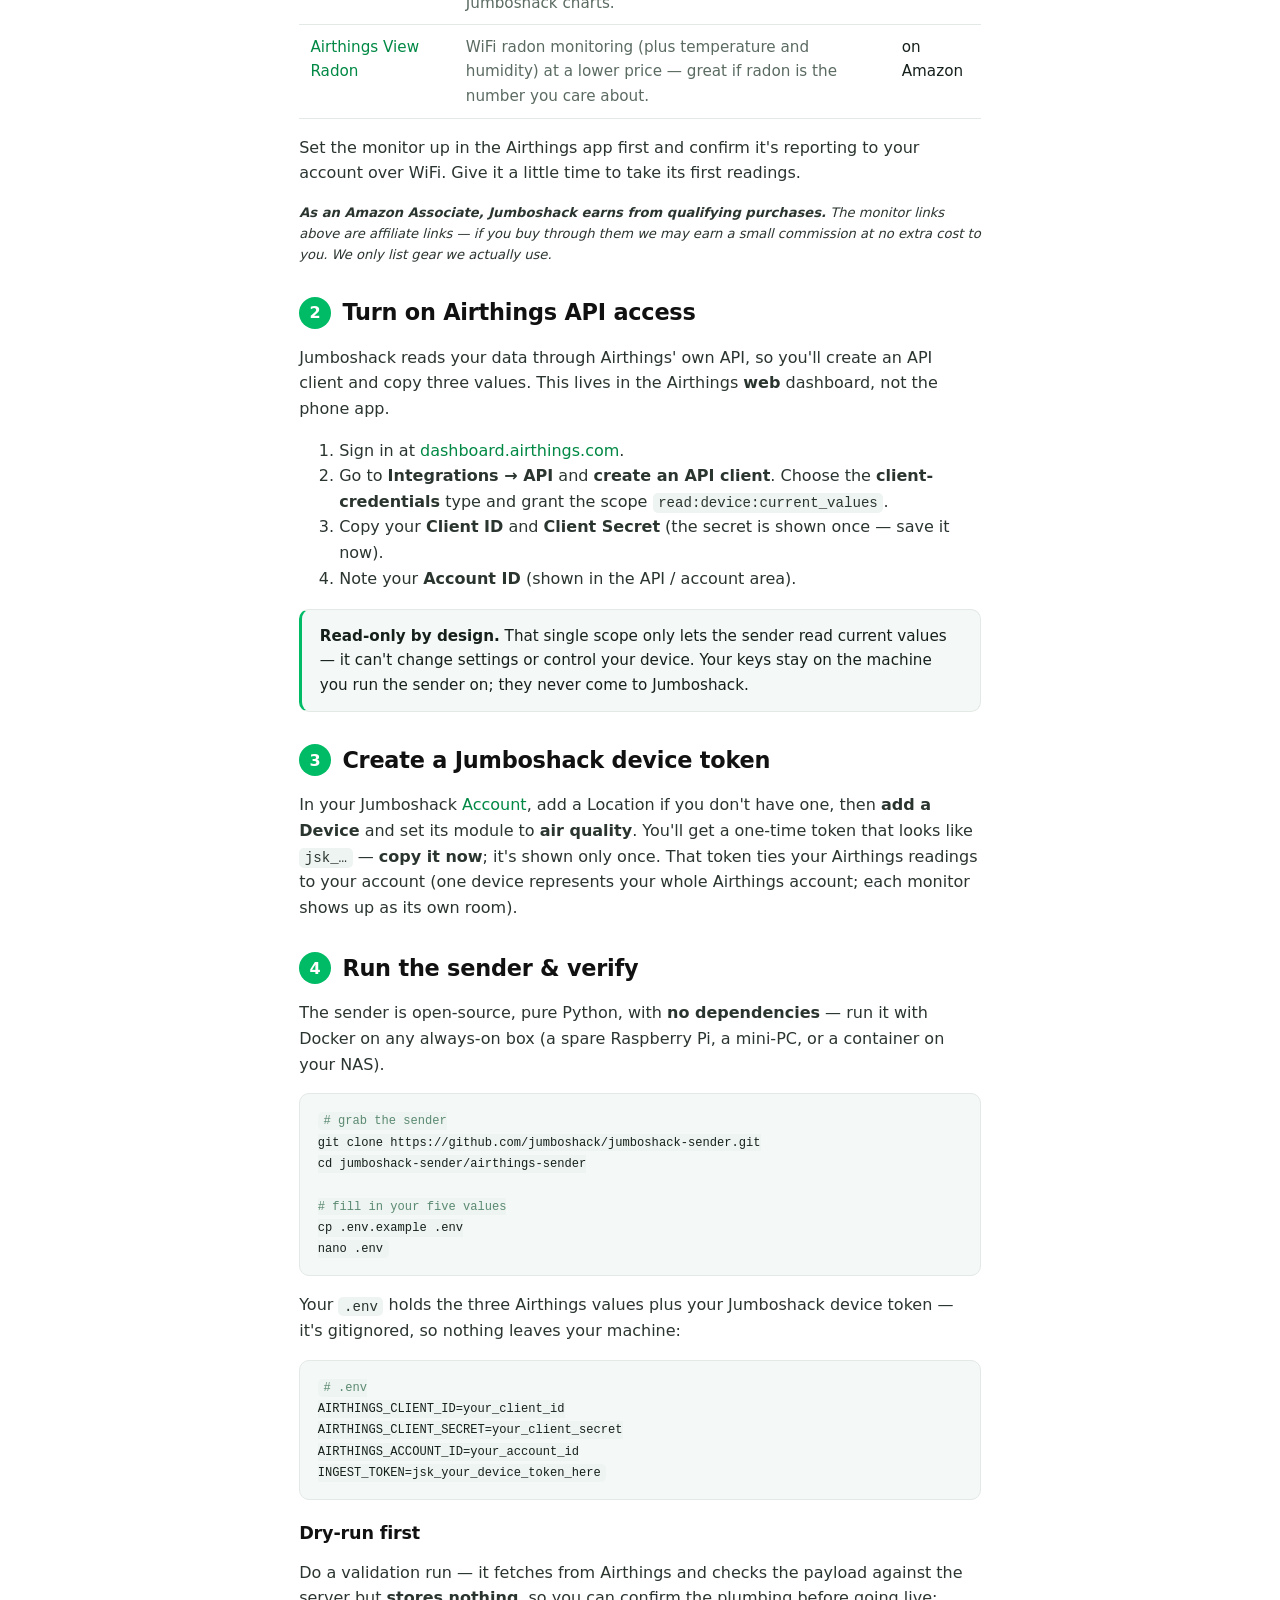
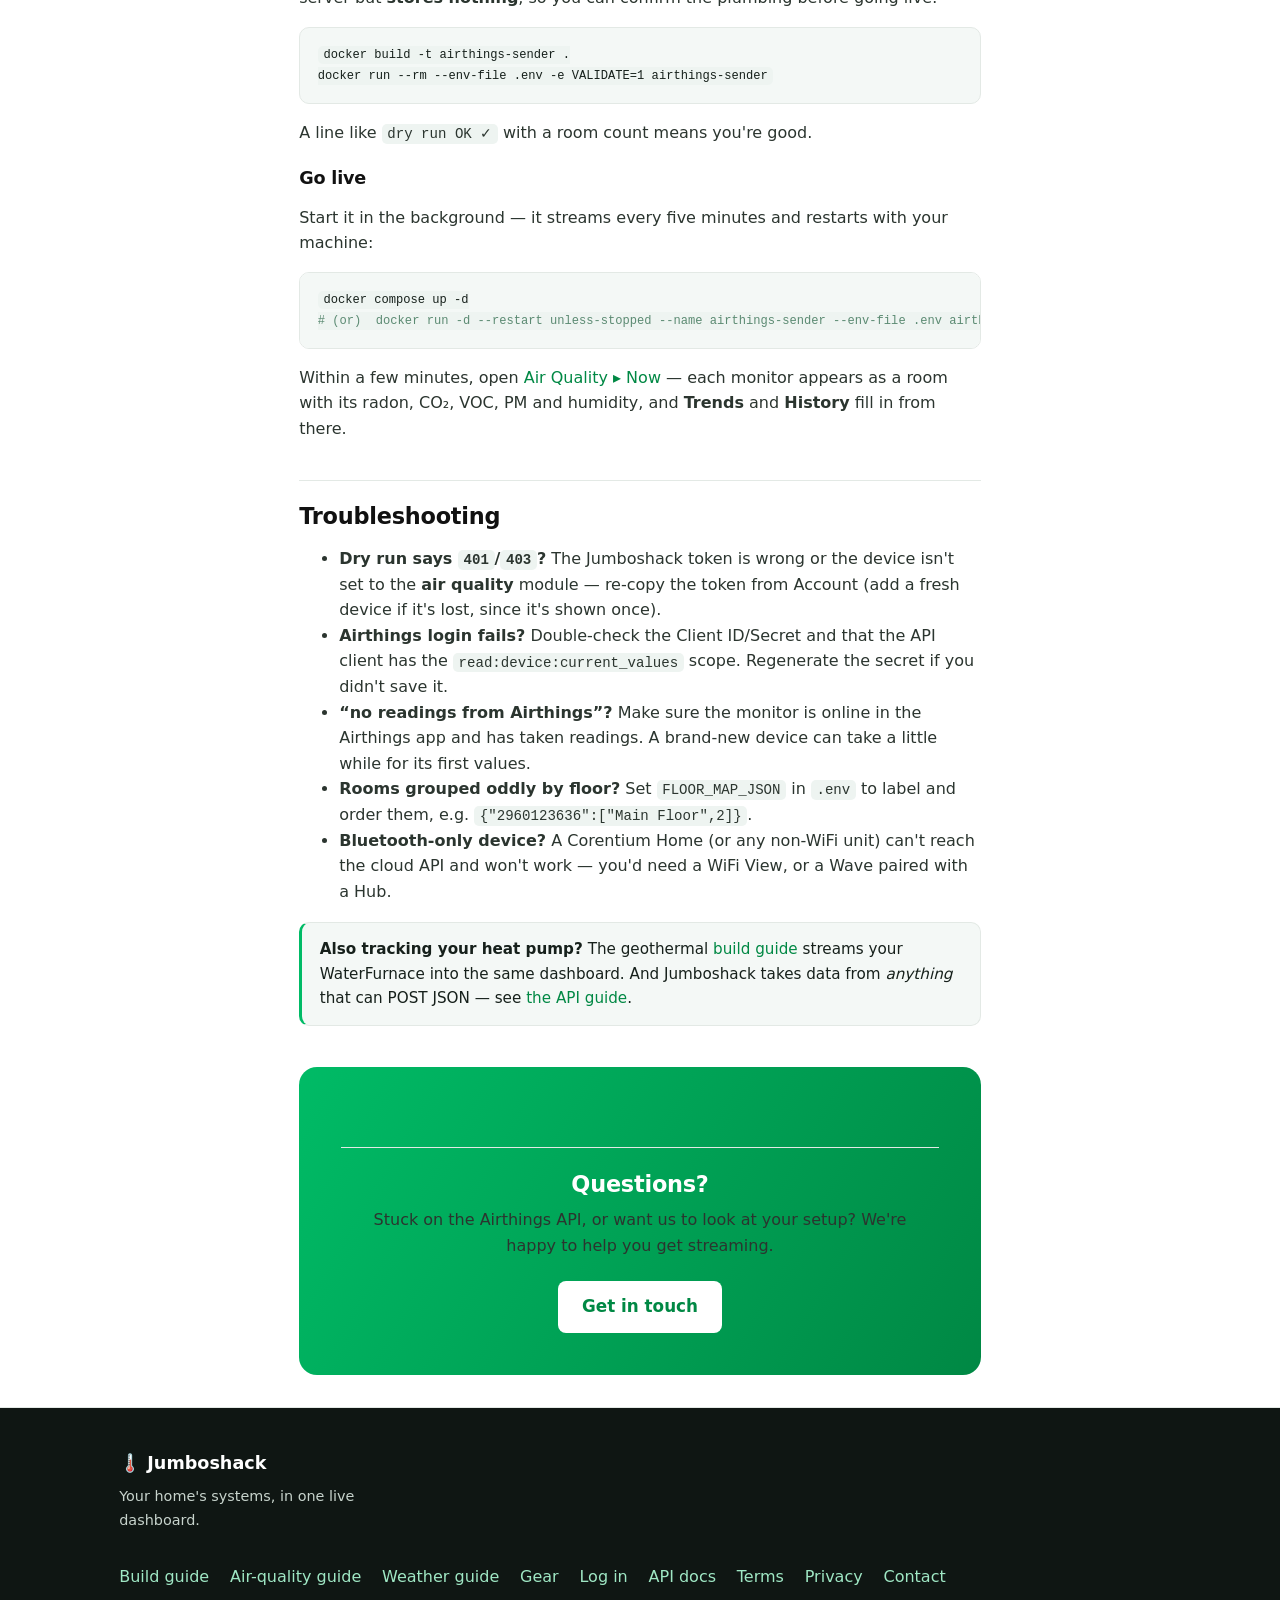
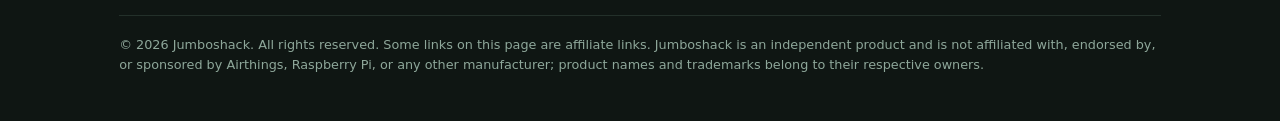
==== commit 9e00100f: "Add public Gear page (jumboshack.com/gear) + nav links New public, indexable gear hub listing the ha" ====
--- a/air-build.html
+++ b/air-build.html
@@ -50,6 +50,7 @@
     <nav>
       <a href="index.html#features" class="hide-sm">Features</a>
       <a href="build.html" class="hide-sm">Build guide</a>
+      <a href="gear.html" class="hide-sm">Gear</a>
       <a href="https://app.jumboshack.com/ingest-docs" class="hide-sm">API</a>
       <a href="https://app.jumboshack.com/login">Log in</a>
       <a class="btn" href="mailto:hello@jumboshack.com?subject=Jumboshack%20access%20request">Request access</a>
@@ -223,6 +224,7 @@
         <a href="build.html">Build guide</a>
         <a href="air-build.html">Air-quality guide</a>
         <a href="weather-build.html">Weather guide</a>
+        <a href="gear.html">Gear</a>
         <a href="https://app.jumboshack.com/login">Log in</a>
         <a href="https://app.jumboshack.com/ingest-docs">API docs</a>
         <a href="terms.html">Terms</a>
